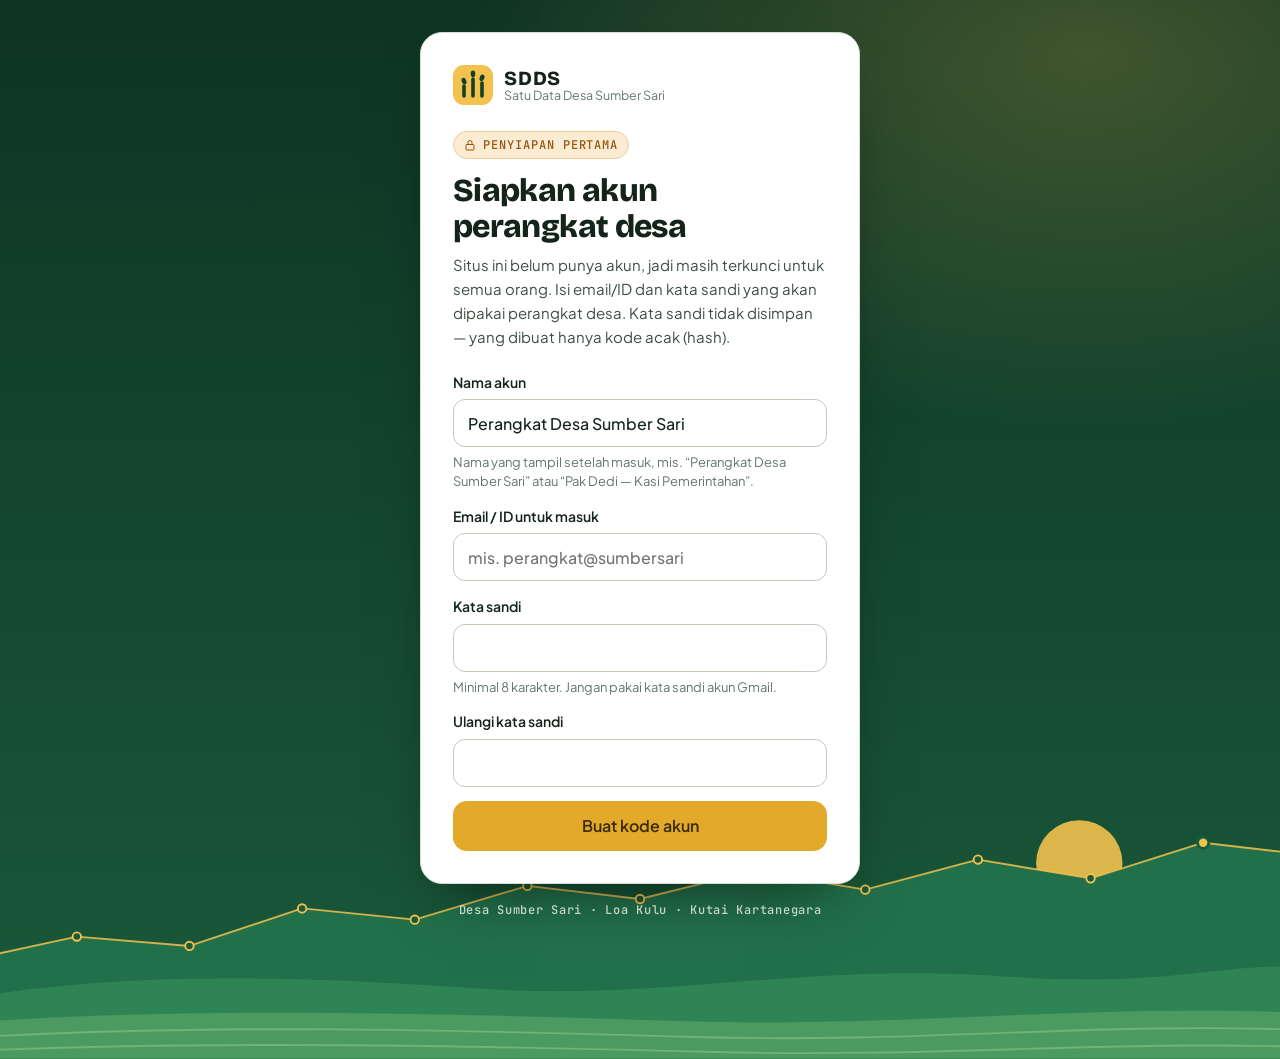
==== index.html @ bbf5fe7a "Add files via upload" ====
<!doctype html>
<html lang="id">
<head>
<meta charset="utf-8">
<meta name="viewport" content="width=device-width, initial-scale=1, viewport-fit=cover">
<title>Satu Data Desa Sumber Sari</title>
<meta name="description" content="SDDS — portal Satu Data Desa Sumber Sari, Kec. Loa Kulu, Kutai Kartanegara. Semua tautan data desa (DTSEN, RDDK, UMKM, Posyandu, profil desa) di satu tempat.">
<meta name="theme-color" content="#123F2A">
<meta property="og:title" content="SDDS · Satu Data Desa Sumber Sari">
<meta property="og:description" content="Semua data Desa Sumber Sari di satu tempat, terhubung langsung ke Google Drive.">
<link rel="icon" href="assets/img/favicon.svg" type="image/svg+xml">
<link rel="preconnect" href="https://fonts.googleapis.com">
<link rel="preconnect" href="https://fonts.gstatic.com" crossorigin>
<link rel="stylesheet" href="https://fonts.googleapis.com/css2?family=Bricolage+Grotesque:opsz,wght@12..96,600;12..96,800&family=JetBrains+Mono:wght@400;500&family=Plus+Jakarta+Sans:wght@400;500;600;700&display=swap">
<link rel="stylesheet" href="assets/css/style.css">
</head>
<body>
<!-- ============ GERBANG MASUK ============ -->
<div class="gate" id="gate">
  <div class="gate-card">
    <div class="gate-brand">
      <svg class="brand-mark" viewBox="0 0 40 40" aria-hidden="true">
        <rect width="40" height="40" rx="11" fill="#F2C14E"/>
        <path d="M11 31V21M20 31V14M29 31V18" stroke="#123F2A" stroke-width="3.6" stroke-linecap="round"/>
        <ellipse cx="11" cy="16.2" rx="2.3" ry="3.4" fill="#123F2A" transform="rotate(-22 11 16.2)"/>
        <ellipse cx="20" cy="8.8" rx="2.3" ry="3.4" fill="#123F2A"/>
        <ellipse cx="29" cy="12.8" rx="2.3" ry="3.4" fill="#123F2A" transform="rotate(22 29 12.8)"/>
      </svg>
      <span><strong>SDDS</strong><small>Satu Data Desa Sumber Sari</small></span>
    </div>

    <div id="gate-login">
      <p class="gate-kicker"><svg class="ico" viewBox="0 0 24 24" fill="none" stroke="currentColor" stroke-width="2" stroke-linecap="round" stroke-linejoin="round" aria-hidden="true"><rect width="16" height="11" x="4" y="11" rx="2"/><path d="M8 11V7a4 4 0 0 1 8 0v4"/></svg>Data internal desa</p>
      <h1>Masuk untuk membuka data</h1>
      <p class="gate-sub">Katalog ini khusus perangkat Desa Sumber Sari dan agen statistik Desa Cantik.</p>
      <form id="gate-form" novalidate>
        <div class="gf">
          <label for="g-id">Email / ID perangkat</label>
          <input id="g-id" type="text" autocomplete="username" autocapitalize="none" spellcheck="false" inputmode="email">
        </div>
        <div class="gf">
          <label for="g-pw">Kata sandi</label>
          <div class="gf-pw">
            <input id="g-pw" type="password" autocomplete="current-password">
            <button type="button" id="g-eye" class="gf-eye" aria-label="Tampilkan kata sandi" aria-pressed="false">
              <svg class="ico eye-on" viewBox="0 0 24 24" fill="none" stroke="currentColor" stroke-width="2" stroke-linecap="round" stroke-linejoin="round" aria-hidden="true"><path d="M2 12s3.6-7 10-7 10 7 10 7-3.6 7-10 7S2 12 2 12Z"/><circle cx="12" cy="12" r="3"/></svg>
              <svg class="ico eye-off" viewBox="0 0 24 24" fill="none" stroke="currentColor" stroke-width="2" stroke-linecap="round" stroke-linejoin="round" aria-hidden="true"><path d="M9.9 4.2A10 10 0 0 1 12 4c6.4 0 10 8 10 8a17 17 0 0 1-2.2 3.2"/><path d="M6.6 6.6C3.8 8.4 2 12 2 12s3.6 8 10 8c1.9 0 3.6-.6 5-1.5"/><path d="M9.9 9.9a3 3 0 0 0 4.2 4.2"/><path d="m2 2 20 20"/></svg>
            </button>
          </div>
        </div>
        <label class="gf-check" for="g-ingat"><input type="checkbox" id="g-ingat"> Tetap masuk di perangkat ini (30 hari)</label>
        <p class="gate-err" id="g-err" role="alert" hidden></p>
        <button class="btn gold gate-btn" type="submit" id="g-btn">Masuk</button>
      </form>
      <p class="gate-help">Lupa kata sandi atau belum punya akun? <a id="g-help" href="#">Hubungi admin desa</a>.</p>
    </div>

    <div id="gate-setup" hidden>
      <p class="gate-kicker"><svg class="ico" viewBox="0 0 24 24" fill="none" stroke="currentColor" stroke-width="2" stroke-linecap="round" stroke-linejoin="round" aria-hidden="true"><rect width="16" height="11" x="4" y="11" rx="2"/><path d="M8 11V7a4 4 0 0 1 8 0v4"/></svg>Penyiapan pertama</p>
      <h1>Siapkan akun perangkat desa</h1>
      <p class="gate-sub">Situs ini belum punya akun, jadi masih terkunci untuk semua orang. Isi email/ID dan kata sandi yang akan dipakai perangkat desa. Kata sandi tidak disimpan — yang dibuat hanya kode acak (hash).</p>
      <div id="gate-gen"></div>
    </div>
  </div>
  <p class="gate-foot">Desa Sumber Sari · Loa Kulu · Kutai Kartanegara</p>
    <svg class="land" viewBox="0 0 1440 300" preserveAspectRatio="xMidYMax slice" aria-hidden="true">
      <circle class="sun" cx="1188" cy="92" r="46"/>
      <path class="hill-far" d="M0 196 L120 170 L240 180 L360 140 L480 152 L600 116 L720 130 L840 100 L960 120 L1080 88 L1200 108 L1320 70 L1440 84 V300 H0 Z"/>
      <polyline class="ridge" points="0,196 120,170 240,180 360,140 480,152 600,116 720,130 840,100 960,120 1080,88 1200,108 1320,70 1440,84"/>
      <g class="ridge-dots">
        <circle cx="120" cy="170" r="4.5"/><circle cx="240" cy="180" r="4.5"/><circle cx="360" cy="140" r="4.5"/>
        <circle cx="480" cy="152" r="4.5"/><circle cx="600" cy="116" r="4.5"/><circle cx="720" cy="130" r="4.5"/>
        <circle cx="840" cy="100" r="4.5"/><circle cx="960" cy="120" r="4.5"/><circle cx="1080" cy="88" r="4.5"/>
        <circle cx="1200" cy="108" r="4.5"/>
      </g>
      <circle class="ridge-now" cx="1320" cy="70" r="6"/>
      <path class="hill-mid" d="M0 236 C200 204 380 214 560 226 S900 198 1100 212 S1340 194 1440 204 V300 H0 Z"/>
      <path class="hill-near" d="M0 262 C240 244 520 252 760 260 S1200 240 1440 252 V300 H0 Z"/>
      <path class="terrace" d="M0 278 C260 262 540 270 780 277 S1210 260 1440 270"/>
      <path class="terrace" d="M0 292 C280 280 560 287 800 293 S1220 280 1440 288"/>
    </svg>
</div>

<div id="app" hidden>
<a class="skip" href="#konten">Lewati ke konten</a>

<header class="nav">
  <div class="wrap nav-row">
    <a class="brand" href="#/" aria-label="SDDS — kembali ke beranda">
      <svg class="brand-mark" viewBox="0 0 40 40" aria-hidden="true">
        <rect width="40" height="40" rx="11" fill="#F2C14E"/>
        <path d="M11 31V21M20 31V14M29 31V18" stroke="#123F2A" stroke-width="3.6" stroke-linecap="round"/>
        <ellipse cx="11" cy="16.2" rx="2.3" ry="3.4" fill="#123F2A" transform="rotate(-22 11 16.2)"/>
        <ellipse cx="20" cy="8.8" rx="2.3" ry="3.4" fill="#123F2A"/>
        <ellipse cx="29" cy="12.8" rx="2.3" ry="3.4" fill="#123F2A" transform="rotate(22 29 12.8)"/>
      </svg>
      <span class="brand-text"><strong>SDDS</strong><small>Satu Data Desa Sumber Sari</small></span>
    </a>
    <nav class="nav-links" id="nav-links" aria-label="Navigasi utama">
      <a href="#kategori">Kategori</a>
      <a href="#alur">Alur Data</a>
      <a href="#katalog">Katalog</a>
      <a href="#publikasi">Publikasi</a>
      <a href="#panduan">Panduan</a>
    </nav>
    <div class="nav-actions">
      <button class="icon-btn" id="theme-toggle" type="button" aria-label="Ganti tema terang/gelap"></button>
      <button class="icon-btn" id="logout" type="button" aria-label="Keluar" title="Keluar" hidden></button>
      <button class="icon-btn nav-burger" id="nav-burger" type="button" aria-expanded="false" aria-controls="nav-links" aria-label="Buka menu"></button>
    </div>
  </div>
</header>

<main id="konten">
  <div id="view-home">

    <!-- ============ HERO ============ -->
    <section class="hero" aria-labelledby="hero-title">
      <div class="wrap hero-inner">
        <p class="eyebrow"><span class="pulse" aria-hidden="true"></span><span id="program-label">Desa Cantik · Desa Cinta Statistik 2026</span></p>
        <h1 id="hero-title">Satu Data<br><em>Desa Sumber Sari</em></h1>
        <p class="lead">DTSEN, RDDK, UMKM, laporan Posyandu hingga profil desa — semua tautan data desa dicatat di satu tempat dan langsung terhubung ke Google Drive. Tidak lagi tercecer di grup chat.</p>

        <div class="search" role="search">
          <label for="q-hero" class="sr-only">Cari data desa</label>
          <span class="search-ico" data-icon="search" aria-hidden="true"></span>
          <input id="q-hero" type="search" placeholder="Cari data: DTSEN, Posyandu, RT 5…" autocomplete="off" aria-controls="suggest" aria-expanded="false">
          <kbd aria-hidden="true">/</kbd>
          <div class="suggest" id="suggest" role="listbox" aria-label="Hasil pencarian cepat" hidden></div>
        </div>
        <div class="quick" id="quick" aria-label="Kategori populer"></div>
      </div>

      <svg class="land" viewBox="0 0 1440 300" preserveAspectRatio="xMidYMax slice" aria-hidden="true">
        <circle class="sun" cx="1188" cy="92" r="46"/>
        <path class="hill-far" d="M0 196 L120 170 L240 180 L360 140 L480 152 L600 116 L720 130 L840 100 L960 120 L1080 88 L1200 108 L1320 70 L1440 84 V300 H0 Z"/>
        <polyline class="ridge" points="0,196 120,170 240,180 360,140 480,152 600,116 720,130 840,100 960,120 1080,88 1200,108 1320,70 1440,84"/>
        <g class="ridge-dots">
          <circle cx="120" cy="170" r="4.5"/><circle cx="240" cy="180" r="4.5"/><circle cx="360" cy="140" r="4.5"/>
          <circle cx="480" cy="152" r="4.5"/><circle cx="600" cy="116" r="4.5"/><circle cx="720" cy="130" r="4.5"/>
          <circle cx="840" cy="100" r="4.5"/><circle cx="960" cy="120" r="4.5"/><circle cx="1080" cy="88" r="4.5"/>
          <circle cx="1200" cy="108" r="4.5"/>
        </g>
        <circle class="ridge-now" cx="1320" cy="70" r="6"/>
        <path class="hill-mid" d="M0 236 C200 204 380 214 560 226 S900 198 1100 212 S1340 194 1440 204 V300 H0 Z"/>
        <path class="hill-near" d="M0 262 C240 244 520 252 760 260 S1200 240 1440 252 V300 H0 Z"/>
        <path class="terrace" d="M0 278 C260 262 540 270 780 277 S1210 260 1440 270"/>
        <path class="terrace" d="M0 292 C280 280 560 287 800 293 S1220 280 1440 288"/>
      </svg>
    </section>

    <!-- ============ STATISTIK ============ -->
    <section class="wrap stats-wrap" aria-label="Sekilas Desa Sumber Sari">
      <div class="stats" id="stats"></div>
      <p class="stats-src" id="stats-src"></p>
    </section>

    <!-- ============ KATEGORI ============ -->
    <section class="section wrap" id="kategori" aria-labelledby="kategori-title">
      <div class="sec-head">
        <div>
          <p class="kicker">Kategori data</p>
          <h2 id="kategori-title">Pilih jenis data yang dicari</h2>
        </div>
        <p class="sec-note">Tiga pendataan utama desa ditaruh paling depan. Setiap kategori berisi tautan folder dan berkas di Google Drive.</p>
      </div>
      <div class="cat-feature" id="cat-feature"></div>
      <div class="cat-grid" id="cat-grid"></div>
    </section>

    <!-- ============ ALUR ============ -->
    <section class="section band" id="alur" aria-labelledby="alur-title">
      <div class="wrap">
        <div class="sec-head">
          <div>
            <p class="kicker">Alur satu data</p>
            <h2 id="alur-title">Dari identifikasi sampai pemutakhiran</h2>
          </div>
          <p class="sec-note">Urutan kerja data desa mengikuti butir Lembar Kerja Evaluasi (LKE) Desa Cantik. Setiap tahap terhubung ke folder bukti dukungnya.</p>
        </div>
        <ol class="flow" id="flow"></ol>
        <div class="flow-support" id="flow-support"></div>
      </div>
    </section>

    <!-- ============ KATALOG ============ -->
    <section class="section wrap" id="katalog" aria-labelledby="katalog-title">
      <div class="sec-head">
        <div>
          <p class="kicker">Katalog lengkap</p>
          <h2 id="katalog-title">Semua tautan data</h2>
        </div>
        <p class="sec-note" id="katalog-note"></p>
      </div>

      <div class="toolbar">
        <div class="field grow">
          <label for="q-cat" class="sr-only">Cari di katalog</label>
          <span class="field-ico" data-icon="search" aria-hidden="true"></span>
          <input id="q-cat" type="search" placeholder="Cari judul, lokasi, atau keterangan" autocomplete="off">
        </div>
        <div class="field">
          <label for="f-kat" class="sr-only">Saring kategori</label>
          <select id="f-kat"></select>
        </div>
        <div class="field">
          <label for="f-sort" class="sr-only">Urutkan</label>
          <select id="f-sort">
            <option value="baru">Terbaru diperbarui</option>
            <option value="lama">Terlama</option>
            <option value="az">Judul A–Z</option>
          </select>
        </div>
      </div>
      <div class="chips" id="f-jenis" role="group" aria-label="Saring jenis berkas"></div>

      <ul class="list" id="list"></ul>
      <div class="list-more"><button class="btn ghost" id="more" type="button" hidden></button></div>
    </section>

    <!-- ============ PUBLIKASI ============ -->
    <section class="section wrap" id="publikasi" aria-labelledby="pub-title">
      <div class="sec-head">
        <div>
          <p class="kicker">Rak publikasi</p>
          <h2 id="pub-title">Publikasi Desa Sumber Sari</h2>
        </div>
        <p class="sec-note">Terbitan resmi hasil kegiatan Desa Cantik 2026 yang siap dibaca dan dibagikan.</p>
      </div>
      <div class="shelf" id="shelf"></div>
    </section>

    <!-- ============ PANDUAN ============ -->
    <section class="section wrap" id="panduan" aria-labelledby="panduan-title">
      <div class="sec-head">
        <div>
          <p class="kicker">Panduan pengelola</p>
          <h2 id="panduan-title">Agar data tidak hilang lagi</h2>
        </div>
      </div>
      <div class="guide">
        <ol class="steps">
          <li>
            <h3>Simpan berkas di folder yang benar</h3>
            <p>Unggah ke folder Google Drive sesuai kategorinya, misalnya <code>4. Pengumpulan Data / DTSEN</code>. Hindari menyimpan data penting hanya di chat atau folder pribadi.</p>
          </li>
          <li>
            <h3>Salin tautan berbagi</h3>
            <p>Di Drive: klik kanan berkas → <b>Bagikan</b> → <b>Salin link</b>. Untuk data pribadi warga, pilih <b>Dibatasi</b> agar hanya orang yang diberi izin yang bisa membuka.</p>
          </li>
          <li>
            <h3>Catat di SDDS</h3>
            <p>Buka repositori GitHub, edit <code>data/katalog.js</code>, salin satu blok data, ganti judul, tautan, dan tanggal, lalu <b>Commit</b>. Situs ikut berubah dalam ±1 menit.</p>
          </li>
        </ol>
        <aside class="help">
          <span class="help-ico" data-icon="lock" aria-hidden="true"></span>
          <h3>Butuh berkas berlabel “Terbatas”?</h3>
          <p>Berkas seperti DTSEN desil, RDDK, dan data per RT memuat data pribadi warga. SDDS hanya menyimpan tautannya — izin buka tetap diatur di Google Drive.</p>
          <div class="help-actions">
            <a class="btn" id="mail-akses" href="#">Minta akses data</a>
            <a class="btn ghost" id="mail-lapor" href="#">Laporkan tautan rusak</a>
          </div>
        </aside>
      </div>
    </section>
  </div>

  <div id="view-kategori" hidden></div>
</main>

<footer class="footer">
  <div class="wrap footer-grid">
    <div class="footer-brand">
      <p class="footer-name"><strong>SDDS</strong> · Satu Data Desa Sumber Sari</p>
      <p id="footer-alamat">Desa Sumber Sari, Kecamatan Loa Kulu, Kabupaten Kutai Kartanegara, Kalimantan Timur</p>
      <p class="footer-slogan" id="footer-slogan">Data tertata, desa berdaya.</p>
    </div>
    <div class="footer-links">
      <p class="footer-h">Tautan</p>
      <a id="link-web" href="https://sumbersari.klandesa.com/" target="_blank" rel="noopener">Website Desa Sumber Sari</a>
      <a id="link-drive" href="#" target="_blank" rel="noopener">Folder induk Google Drive</a>
      <a href="#katalog">Katalog data</a>
    </div>
    <div class="footer-links">
      <p class="footer-h">Program</p>
      <p>Desa Cantik (Desa Cinta Statistik) bersama BPS Kabupaten Kutai Kartanegara.</p>
      <p class="footer-upd" id="footer-upd"></p>
    </div>
  </div>
  <div class="wrap footer-base">
    <p>© 2026 Pemerintah Desa Sumber Sari. Tautan mengarah ke Google Drive; hak akses mengikuti pengaturan berbagi masing-masing berkas.</p>
  </div>
</footer>

</div><!-- /#app -->

<div class="toast" id="toast" role="status" aria-live="polite" hidden></div>

<script src="data/katalog.js"></script>
<script src="assets/js/app.js"></script>
<script src="assets/js/akses.js"></script>
</body>
</html>
---- assets/css/style.css ----
/* =====================================================================
   SDDS — Satu Data Desa Sumber Sari
   Palet: hijau padi, kuning gabah, tanah; dasar putih kehijauan.
   ===================================================================== */

:root {
  --bg: #F3F6F1;
  --surface: #FFFFFF;
  --surface-2: #E8EFE4;
  --surface-3: #DDE7D8;
  --ink: #14241B;
  --ink-2: #3E4F45;
  --muted: #66766C;
  --line: #D5DFD1;
  --line-strong: #BFCDBA;

  --brand: #1F6B45;
  --brand-hover: #185a39;
  --brand-ink: #FFFFFF;
  --brand-soft: #DCEBDF;
  --gold: #E3A92B;
  --gold-soft: #FBEFD2;
  --gold-ink: #3A2A05;

  --warn: #93550F;
  --warn-bg: #FBEBD3;
  --warn-line: #F0CE98;

  --hero-1: #0E3423;
  --hero-2: #1A5A3B;
  --hero-ink: #F2F7F1;
  --hero-ink-2: #C3D8C8;
  --hill-far: #22704A;
  --hill-mid: #2F8456;
  --hill-near: #4B9A62;
  --terrace: #79B97B;
  --sun: #F2C14E;
  --ridge: #F2C14E;

  --shadow-sm: 0 1px 2px rgba(20, 45, 30, .06);
  --shadow: 0 1px 2px rgba(20, 45, 30, .05), 0 10px 28px -14px rgba(20, 45, 30, .28);
  --focus: #E3A92B;

  --f-display: "Bricolage Grotesque", "Plus Jakarta Sans", ui-sans-serif, system-ui, sans-serif;
  --f-body: "Plus Jakarta Sans", ui-sans-serif, system-ui, -apple-system, "Segoe UI", Roboto, sans-serif;
  --f-mono: "JetBrains Mono", ui-monospace, SFMono-Regular, Menlo, Consolas, monospace;

  --r-sm: 8px;
  --r: 14px;
  --r-lg: 22px;
  --gutter: clamp(16px, 4vw, 32px);
  color-scheme: light;
}

@media (prefers-color-scheme: dark) {
  :root:not([data-theme="light"]) {
    --bg: #0C1510;
    --surface: #131F18;
    --surface-2: #17271E;
    --surface-3: #1E3127;
    --ink: #E3ECE5;
    --ink-2: #B9C8BE;
    --muted: #8C9C91;
    --line: #243629;
    --line-strong: #325040;
    --brand: #4DB67F;
    --brand-hover: #63c790;
    --brand-ink: #062012;
    --brand-soft: #173A27;
    --gold: #F0BC4C;
    --gold-soft: #3A2D12;
    --gold-ink: #2A1E03;
    --warn: #F2BB6B;
    --warn-bg: #36270F;
    --warn-line: #5A4219;
    --hero-1: #07170F;
    --hero-2: #0F3222;
    --hero-ink: #EAF3EC;
    --hero-ink-2: #A9C2B0;
    --hill-far: #14432C;
    --hill-mid: #1A5237;
    --hill-near: #236444;
    --terrace: #3F8A5C;
    --sun: #E8B545;
    --ridge: #F0BC4C;
    --shadow-sm: 0 1px 2px rgba(0, 0, 0, .3);
    --shadow: 0 1px 2px rgba(0, 0, 0, .3), 0 12px 30px -14px rgba(0, 0, 0, .6);
    color-scheme: dark;
  }
}
:root[data-theme="dark"] {
  --bg: #0C1510;
  --surface: #131F18;
  --surface-2: #17271E;
  --surface-3: #1E3127;
  --ink: #E3ECE5;
  --ink-2: #B9C8BE;
  --muted: #8C9C91;
  --line: #243629;
  --line-strong: #325040;
  --brand: #4DB67F;
  --brand-hover: #63c790;
  --brand-ink: #062012;
  --brand-soft: #173A27;
  --gold: #F0BC4C;
  --gold-soft: #3A2D12;
  --gold-ink: #2A1E03;
  --warn: #F2BB6B;
  --warn-bg: #36270F;
  --warn-line: #5A4219;
  --hero-1: #07170F;
  --hero-2: #0F3222;
  --hero-ink: #EAF3EC;
  --hero-ink-2: #A9C2B0;
  --hill-far: #14432C;
  --hill-mid: #1A5237;
  --hill-near: #236444;
  --terrace: #3F8A5C;
  --sun: #E8B545;
  --ridge: #F0BC4C;
  --shadow-sm: 0 1px 2px rgba(0, 0, 0, .3);
  --shadow: 0 1px 2px rgba(0, 0, 0, .3), 0 12px 30px -14px rgba(0, 0, 0, .6);
  color-scheme: dark;
}

/* ---------- dasar ---------- */
*, *::before, *::after { box-sizing: border-box; }
html { scroll-behavior: smooth; scroll-padding-top: 84px; -webkit-text-size-adjust: 100%; }
body {
  margin: 0;
  background: var(--bg);
  color: var(--ink);
  font-family: var(--f-body);
  font-size: 16px;
  line-height: 1.6;
  -webkit-font-smoothing: antialiased;
}
img, svg { max-width: 100%; }
a { color: inherit; }
h1, h2, h3 { font-family: var(--f-display); line-height: 1.12; margin: 0; text-wrap: balance; letter-spacing: -0.01em; }
p { margin: 0; }
code { font-family: var(--f-mono); font-size: .86em; background: var(--surface-2); border: 1px solid var(--line); padding: .05em .4em; border-radius: 6px; word-break: break-word; }
[hidden] { display: none !important; }
:focus-visible { outline: 3px solid var(--focus); outline-offset: 2px; border-radius: 6px; }
.sr-only { position: absolute; width: 1px; height: 1px; padding: 0; margin: -1px; overflow: hidden; clip: rect(0 0 0 0); white-space: nowrap; border: 0; }
.skip { position: absolute; left: 12px; top: -60px; z-index: 100; background: var(--gold); color: var(--gold-ink); padding: 10px 14px; border-radius: 10px; font-weight: 700; text-decoration: none; }
.skip:focus { top: 12px; }
.wrap { width: 100%; max-width: 1200px; margin-inline: auto; padding-inline: var(--gutter); }
.ico { width: 1em; height: 1em; display: inline-block; vertical-align: -0.14em; flex: none; }

/* ---------- tombol ---------- */
.btn {
  display: inline-flex; align-items: center; justify-content: center; gap: .5em;
  min-height: 42px; padding: 0 18px; border-radius: 999px;
  background: var(--brand); color: var(--brand-ink); border: 1px solid transparent;
  font: 600 15px/1 var(--f-body); text-decoration: none; cursor: pointer;
  transition: background .15s ease, transform .15s ease, border-color .15s ease;
}
.btn:hover { background: var(--brand-hover); }
.btn:active { transform: translateY(1px); }
.btn.ghost { background: transparent; color: var(--ink); border-color: var(--line-strong); }
.btn.ghost:hover { background: var(--surface-2); }
.btn.gold { background: var(--gold); color: var(--gold-ink); }
.btn.gold:hover { filter: brightness(1.05); }
.btn.sm { min-height: 34px; padding: 0 12px; font-size: 13.5px; }

.icon-btn {
  width: 40px; height: 40px; display: inline-grid; place-items: center;
  border-radius: 12px; border: 1px solid rgba(255, 255, 255, .18);
  background: rgba(255, 255, 255, .06); color: var(--hero-ink); cursor: pointer; font-size: 19px;
}
.icon-btn:hover { background: rgba(255, 255, 255, .14); }

/* ---------- navigasi ---------- */
.nav {
  position: sticky; top: env(safe-area-inset-top, 0px); z-index: 40;
  background: color-mix(in srgb, var(--hero-1) 92%, transparent);
  backdrop-filter: saturate(1.4) blur(10px);
  -webkit-backdrop-filter: saturate(1.4) blur(10px);
  border-bottom: 1px solid rgba(255, 255, 255, .08);
  color: var(--hero-ink);
}
.nav-row { display: flex; align-items: center; gap: 16px; min-height: 66px; }
.brand { display: flex; align-items: center; gap: 11px; text-decoration: none; margin-right: auto; min-width: 0; }
.brand-mark { width: 38px; height: 38px; flex: none; }
.brand-text { display: flex; flex-direction: column; line-height: 1.1; min-width: 0; }
.brand-text strong { font-family: var(--f-display); font-weight: 800; font-size: 20px; letter-spacing: .04em; }
.brand-text small { font-size: 12px; color: var(--hero-ink-2); white-space: nowrap; overflow: hidden; text-overflow: ellipsis; }
.nav-links { display: flex; gap: 4px; }
.nav-links a {
  text-decoration: none; font-weight: 600; font-size: 14.5px; color: var(--hero-ink-2);
  padding: 8px 12px; border-radius: 999px; transition: color .15s, background .15s;
}
.nav-links a:hover, .nav-links a.aktif { color: var(--hero-ink); background: rgba(255, 255, 255, .1); }
.nav-actions { display: flex; gap: 8px; }
.nav-burger { display: none; }

@media (max-width: 880px) {
  .nav-burger { display: inline-grid; }
  .nav-links {
    position: absolute; left: 0; right: 0; top: 100%;
    flex-direction: column; gap: 2px; padding: 10px var(--gutter) 16px;
    background: var(--hero-1); border-bottom: 1px solid rgba(255, 255, 255, .1);
    display: none;
  }
  .nav-links.buka { display: flex; }
  .nav-links a { padding: 12px 14px; border-radius: 12px; font-size: 16px; }
}

/* ---------- hero ---------- */
.hero {
  position: relative; overflow-x: clip;
  background:
    radial-gradient(120% 90% at 85% 10%, color-mix(in srgb, var(--sun) 22%, transparent) 0%, transparent 45%),
    linear-gradient(180deg, var(--hero-1) 0%, var(--hero-2) 100%);
  color: var(--hero-ink);
  padding-block: clamp(40px, 7vw, 84px) clamp(150px, 20vw, 230px);
}
.hero-inner { position: relative; z-index: 4; }
.eyebrow {
  display: inline-flex; align-items: center; gap: 10px;
  font: 500 12.5px/1.2 var(--f-mono); letter-spacing: .08em; text-transform: uppercase;
  color: var(--hero-ink-2);
  padding: 7px 12px 7px 10px; border-radius: 999px; border: 1px solid rgba(255, 255, 255, .16);
  background: rgba(255, 255, 255, .05);
}
.pulse { width: 8px; height: 8px; border-radius: 50%; background: var(--gold); box-shadow: 0 0 0 0 color-mix(in srgb, var(--gold) 60%, transparent); animation: pulse 2.4s ease-out infinite; }
@keyframes pulse { 0% { box-shadow: 0 0 0 0 color-mix(in srgb, var(--gold) 55%, transparent); } 80%, 100% { box-shadow: 0 0 0 10px transparent; } }

.hero h1 {
  margin-top: 22px;
  font-weight: 800;
  font-size: clamp(40px, 7.4vw, 86px);
  line-height: .98;
  letter-spacing: -0.03em;
  font-variation-settings: "opsz" 96;
}
.hero h1 em { font-style: normal; color: var(--gold); }
.lead { margin-top: 20px; max-width: 60ch; font-size: clamp(16px, 1.6vw, 18.5px); color: var(--hero-ink-2); }

.search {
  position: relative; margin-top: 30px; max-width: 640px;
  display: flex; align-items: center;
  background: var(--surface); color: var(--ink);
  border-radius: 18px; box-shadow: 0 18px 40px -18px rgba(0, 0, 0, .55);
  border: 1px solid var(--line);
}
.search-ico { position: absolute; left: 18px; color: var(--muted); font-size: 20px; display: grid; }
.search input {
  flex: 1; min-width: 0; height: 60px; border: 0; background: transparent; color: var(--ink);
  padding: 0 52px 0 52px; font: 500 16.5px var(--f-body); border-radius: 18px;
}
.search input::placeholder { color: var(--muted); }
input[type="search"]::-webkit-search-cancel-button { -webkit-appearance: none; appearance: none; }
.search input:focus { outline: none; }
.search:focus-within { outline: 3px solid var(--focus); outline-offset: 2px; }
.search kbd {
  position: absolute; right: 16px; font: 500 12px var(--f-mono); color: var(--muted);
  border: 1px solid var(--line-strong); border-bottom-width: 2px; border-radius: 6px; padding: 2px 7px;
}
.search input:not(:placeholder-shown) ~ kbd { display: none; }
.suggest {
  position: absolute; left: 0; right: 0; top: calc(100% + 8px); z-index: 20;
  background: var(--surface); border: 1px solid var(--line); border-radius: 16px;
  box-shadow: var(--shadow); padding: 6px; max-height: min(420px, 60vh); overflow: auto;
}
.sg-item {
  display: flex; align-items: center; gap: 12px; padding: 10px 12px; border-radius: 10px;
  text-decoration: none; color: var(--ink);
}
.sg-item:hover, .sg-item.aktif { background: var(--surface-2); }
.sg-item .t { font-weight: 600; font-size: 15px; line-height: 1.3; }
.sg-item .s { font-size: 12.5px; color: var(--muted); }
.sg-item .go { margin-left: auto; color: var(--muted); font-size: 16px; }
.sg-all { border-top: 1px solid var(--line); margin-top: 6px; padding-top: 10px; color: var(--brand); font-weight: 600; font-size: 14px; }
.sg-empty { padding: 14px 12px; color: var(--muted); font-size: 14.5px; }

.quick { display: flex; flex-wrap: wrap; align-items: center; gap: 8px; margin-top: 18px; }
.quick-label { font: 500 12px var(--f-mono); letter-spacing: .06em; text-transform: uppercase; color: var(--hero-ink-2); margin-right: 4px; }
.quick a {
  display: inline-flex; align-items: center; gap: 7px; text-decoration: none;
  padding: 7px 13px; border-radius: 999px; font-weight: 600; font-size: 14px;
  color: var(--hero-ink); background: rgba(255, 255, 255, .08); border: 1px solid rgba(255, 255, 255, .16);
  transition: background .15s, border-color .15s;
}
.quick a:hover { background: rgba(255, 255, 255, .16); border-color: rgba(255, 255, 255, .3); }
.quick a .ico { color: var(--gold); }

.land { position: absolute; left: 0; right: 0; bottom: 0; width: 100%; height: clamp(170px, 22vw, 300px); z-index: 1; display: block; }
.land .sun { fill: var(--sun); opacity: .9; }
.land .hill-far { fill: var(--hill-far); }
.land .hill-mid { fill: var(--hill-mid); }
.land .hill-near { fill: var(--hill-near); }
.land .terrace { fill: none; stroke: var(--terrace); stroke-width: 2; opacity: .8; }
.land .ridge { fill: none; stroke: var(--ridge); stroke-width: 2; stroke-linejoin: round; opacity: .85; }
.land .ridge-dots circle { fill: var(--hero-2); stroke: var(--ridge); stroke-width: 2; }
.land .ridge-now { fill: var(--ridge); stroke: var(--hero-2); stroke-width: 3; transform-origin: 1320px 70px; animation: now 2.6s ease-in-out infinite; }
@keyframes now { 50% { transform: scale(1.35); } }

/* ---------- statistik ---------- */
.stats-wrap { position: relative; z-index: 3; margin-top: -58px; }
.stats {
  display: grid; grid-template-columns: repeat(6, minmax(0, 1fr));
  background: var(--surface); border: 1px solid var(--line); border-radius: var(--r-lg);
  box-shadow: var(--shadow); overflow: hidden;
}
.stat { padding: 20px 20px 18px; border-right: 1px solid var(--line); min-width: 0; }
.stat:last-child { border-right: 0; }
.stat-label { font: 500 11.5px/1.3 var(--f-mono); letter-spacing: .07em; text-transform: uppercase; color: var(--muted); }
.stat-val { margin-top: 8px; display: flex; align-items: baseline; gap: 6px; flex-wrap: wrap; }
.stat-val b { font-family: var(--f-display); font-weight: 800; font-size: clamp(28px, 3vw, 36px); line-height: 1; letter-spacing: -0.02em; font-variant-numeric: tabular-nums; }
.stat-val span { font-weight: 600; color: var(--ink-2); font-size: 14px; }
.stat-ket { margin-top: 6px; font-size: 13px; color: var(--muted); line-height: 1.4; }
.stat.own { background: var(--brand-soft); }
.stat.own b { color: var(--brand); }
.stats-src { margin-top: 10px; font-size: 12.5px; color: var(--muted); }

@media (max-width: 1080px) {
  .stats { grid-template-columns: repeat(3, minmax(0, 1fr)); }
  .stat { border-bottom: 1px solid var(--line); }
  .stat:nth-child(3n) { border-right: 0; }
  .stat:nth-last-child(-n+3) { border-bottom: 0; }
}
@media (max-width: 620px) {
  .stats { grid-template-columns: repeat(2, minmax(0, 1fr)); }
  .stat { border-right: 1px solid var(--line); border-bottom: 1px solid var(--line); padding: 16px; }
  .stat:nth-child(3n) { border-right: 1px solid var(--line); }
  .stat:nth-child(2n) { border-right: 0; }
  .stat:nth-last-child(-n+3) { border-bottom: 1px solid var(--line); }
  .stat:nth-last-child(-n+2) { border-bottom: 0; }
}

/* ---------- section ---------- */
.section { padding-block: clamp(56px, 8vw, 96px) 0; }
.section.band { margin-top: clamp(56px, 8vw, 96px); padding-block: clamp(48px, 7vw, 80px); background: var(--surface-2); border-block: 1px solid var(--line); }
.section.band + .section { padding-top: clamp(56px, 8vw, 96px); }
.sec-head { display: flex; flex-wrap: wrap; align-items: flex-end; justify-content: space-between; gap: 12px 40px; margin-bottom: 28px; }
.kicker { font: 500 12.5px var(--f-mono); letter-spacing: .09em; text-transform: uppercase; color: var(--brand); margin-bottom: 10px; }
.sec-head h2 { font-size: clamp(28px, 3.6vw, 42px); font-weight: 800; }
.sec-note { max-width: 46ch; color: var(--ink-2); font-size: 15px; }

/* ---------- kategori ---------- */
.cat-feature { display: grid; grid-template-columns: repeat(3, minmax(0, 1fr)); gap: 16px; }
.feat {
  --c: var(--brand);
  position: relative; display: flex; flex-direction: column;
  background: var(--surface); border: 1px solid var(--line); border-radius: var(--r-lg);
  padding: 22px; box-shadow: var(--shadow-sm); min-width: 0;
  transition: border-color .15s, box-shadow .15s, transform .15s;
}
.feat:hover { border-color: color-mix(in srgb, var(--c) 45%, var(--line)); box-shadow: var(--shadow); }
.feat-top { display: flex; align-items: flex-start; gap: 14px; }
.chip-ico {
  width: 48px; height: 48px; border-radius: 14px; flex: none;
  display: grid; place-items: center; font-size: 23px;
  color: var(--c); background: color-mix(in srgb, var(--c) 14%, transparent);
}
.feat h3 { font-size: 30px; font-weight: 800; letter-spacing: -0.01em; }
.feat h3 a { text-decoration: none; }
.feat h3 a::after { content: ""; position: absolute; inset: 0; border-radius: inherit; }
.feat .full { font-size: 13.5px; color: var(--muted); line-height: 1.35; margin-top: 3px; }
.feat .desc { margin-top: 14px; color: var(--ink-2); font-size: 14.5px; }
.feat-files { list-style: none; margin: 16px 0 0; padding: 14px 0 0; border-top: 1px dashed var(--line-strong); display: grid; gap: 8px; }
.feat-files li { display: flex; align-items: center; gap: 9px; font-size: 14px; color: var(--ink-2); min-width: 0; }
.feat-files li span.n { overflow: hidden; text-overflow: ellipsis; white-space: nowrap; min-width: 0; }
.feat-files .ico { color: var(--muted); }
.feat-foot { margin-top: auto; padding-top: 18px; display: flex; align-items: center; justify-content: space-between; gap: 10px; }
.count { font: 500 12.5px var(--f-mono); color: var(--muted); letter-spacing: .03em; }
.feat-go { display: inline-flex; align-items: center; gap: 6px; font-weight: 700; font-size: 14.5px; color: var(--c); }
.feat-go .ico { transition: transform .15s; }
.feat:hover .feat-go .ico { transform: translateX(3px); }
.feat .lock-note { position: relative; z-index: 1; }

.cat-grid { margin-top: 16px; display: grid; grid-template-columns: repeat(3, minmax(0, 1fr)); gap: 12px; }
.tile {
  --c: var(--brand);
  position: relative; display: flex; align-items: flex-start; gap: 14px;
  padding: 16px 18px; border-radius: var(--r); background: var(--surface);
  border: 1px solid var(--line); text-decoration: none; min-width: 0;
  transition: border-color .15s, background .15s;
}
.tile:hover { border-color: color-mix(in srgb, var(--c) 45%, var(--line)); background: color-mix(in srgb, var(--c) 4%, var(--surface)); }
.tile .chip-ico { width: 42px; height: 42px; font-size: 20px; border-radius: 12px; }
.tile-body { min-width: 0; flex: 1; }
.tile-title { display: flex; align-items: baseline; justify-content: space-between; gap: 10px; }
.tile h3 { font-size: 18px; font-weight: 700; font-family: var(--f-body); letter-spacing: 0; }
.tile p { margin-top: 3px; font-size: 13.5px; color: var(--muted); line-height: 1.45; display: -webkit-box; -webkit-line-clamp: 2; -webkit-box-orient: vertical; overflow: hidden; }

@media (max-width: 980px) {
  .cat-feature { grid-template-columns: 1fr; }
  .cat-grid { grid-template-columns: repeat(2, minmax(0, 1fr)); }
}
@media (max-width: 620px) {
  .cat-grid { grid-template-columns: 1fr; }
  .feat h3 { font-size: 26px; }
}

/* ---------- alur ---------- */
.flow { list-style: none; margin: 0; padding: 0; display: grid; grid-template-columns: repeat(5, minmax(0, 1fr)); gap: 14px; counter-reset: step; position: relative; }
.flow li { position: relative; counter-increment: step; }
.flow-card {
  display: flex; flex-direction: column; height: 100%;
  background: var(--surface); border: 1px solid var(--line); border-radius: var(--r);
  padding: 18px; text-decoration: none; transition: border-color .15s, transform .15s;
}
.flow-card:hover { border-color: var(--brand); transform: translateY(-2px); }
.flow-num {
  width: 34px; height: 34px; border-radius: 50%; display: grid; place-items: center;
  font: 700 15px var(--f-mono); background: var(--brand); color: var(--brand-ink);
}
.flow-num::before { content: counter(step); }
.flow li:not(:last-child)::after {
  content: ""; position: absolute; top: 35px; left: calc(100% - 4px); width: 22px; height: 2px;
  background: repeating-linear-gradient(90deg, var(--brand) 0 5px, transparent 5px 9px); z-index: 1;
}
.flow h3 { margin-top: 14px; font-size: 19px; font-weight: 700; font-family: var(--f-body); }
.flow .code { margin-top: 2px; font: 500 12px var(--f-mono); color: var(--muted); letter-spacing: .04em; }
.flow p { margin-top: 8px; font-size: 14px; color: var(--ink-2); line-height: 1.5; }
.flow .open { margin-top: auto; padding-top: 14px; font-size: 13.5px; font-weight: 700; color: var(--brand); display: inline-flex; gap: 6px; align-items: center; }
.flow-support { margin-top: 18px; display: flex; flex-wrap: wrap; align-items: center; gap: 8px; }
.flow-support .lbl { font-size: 14px; color: var(--muted); margin-right: 4px; }
.pill {
  display: inline-flex; align-items: center; gap: 8px; padding: 7px 13px; border-radius: 999px;
  background: var(--surface); border: 1px solid var(--line); text-decoration: none; font-size: 14px; font-weight: 600;
}
.pill:hover { border-color: var(--brand); }
.pill .k { font: 500 12px var(--f-mono); color: var(--muted); }

@media (max-width: 980px) {
  .flow { grid-template-columns: 1fr; gap: 10px; }
  .flow li:not(:last-child)::after { top: auto; bottom: -12px; left: 34px; width: 2px; height: 14px; background: repeating-linear-gradient(180deg, var(--brand) 0 4px, transparent 4px 7px); }
  .flow-card { display: grid; grid-template-columns: auto 1fr; column-gap: 14px; align-items: start; }
  .flow-num { grid-row: span 4; }
  .flow h3 { margin-top: 4px; }
  .flow .open { padding-top: 10px; }
}

/* ---------- toolbar & chips ---------- */
.toolbar { display: flex; flex-wrap: wrap; gap: 10px; }
.field { position: relative; display: flex; align-items: center; min-width: 0; }
.field.grow { flex: 1 1 280px; }
.field-ico { position: absolute; left: 14px; color: var(--muted); display: grid; font-size: 17px; pointer-events: none; }
.field input, .field select {
  width: 100%; height: 46px; border-radius: 12px; border: 1px solid var(--line-strong);
  background: var(--surface); color: var(--ink); font: 500 15px var(--f-body); padding: 0 14px;
}
.field input { padding-left: 42px; }
.field select { padding-right: 36px; appearance: none; -webkit-appearance: none; cursor: pointer;
  background-image: linear-gradient(45deg, transparent 50%, var(--muted) 50%), linear-gradient(135deg, var(--muted) 50%, transparent 50%);
  background-position: calc(100% - 19px) 20px, calc(100% - 14px) 20px; background-size: 5px 5px; background-repeat: no-repeat; }
.field input:focus, .field select:focus { outline: none; border-color: var(--brand); box-shadow: 0 0 0 3px color-mix(in srgb, var(--brand) 22%, transparent); }
@media (max-width: 620px) { .toolbar .field:not(.grow) { flex: 1 1 140px; } .eyebrow { letter-spacing: .04em; font-size: 11.5px; } .search input { height: 56px; font-size: 16px; } }

.chips { display: flex; flex-wrap: wrap; gap: 8px; margin-top: 12px; }
.chip {
  display: inline-flex; align-items: center; gap: 7px; height: 36px; padding: 0 13px; border-radius: 999px;
  border: 1px solid var(--line-strong); background: transparent; color: var(--ink-2);
  font: 600 14px var(--f-body); cursor: pointer; transition: background .15s, color .15s, border-color .15s;
}
.chip:hover { background: var(--surface-2); }
.chip[aria-pressed="true"] { background: var(--ink); color: var(--bg); border-color: var(--ink); }
.chip .n { font: 500 12px var(--f-mono); opacity: .7; }

/* ---------- daftar item ---------- */
.list { list-style: none; margin: 18px 0 0; padding: 0; border: 1px solid var(--line); border-radius: var(--r-lg); background: var(--surface); overflow: hidden; }
.item { display: grid; grid-template-columns: auto minmax(0, 1fr) auto; gap: 4px 16px; align-items: center; padding: 16px 18px; border-top: 1px solid var(--line); }
.item:first-child { border-top: 0; }
.item:hover { background: color-mix(in srgb, var(--surface-2) 55%, var(--surface)); }
.type {
  --c: var(--muted);
  width: 44px; height: 44px; border-radius: 12px; display: grid; place-items: center; font-size: 20px;
  color: var(--c); background: color-mix(in srgb, var(--c) 13%, transparent); position: relative;
}
.type small { position: absolute; bottom: -6px; left: 50%; transform: translateX(-50%); font: 600 9px/1 var(--f-mono); letter-spacing: .04em; padding: 2px 4px; border-radius: 4px; background: var(--surface); color: var(--c); border: 1px solid color-mix(in srgb, var(--c) 35%, transparent); white-space: nowrap; }
.type.folder { --c: #C99A1E; }
.type.pdf { --c: #D14B3E; }
.type.xlsx, .type.sheet { --c: #1F8A4C; }
.type.docx { --c: #2F6FD0; }
.type.gambar, .type.video { --c: #8A56C9; }
.item-main { min-width: 0; }
.item-title { display: flex; flex-wrap: wrap; align-items: center; gap: 6px 10px; }
.item-title a { font-weight: 700; font-size: 16px; line-height: 1.35; text-decoration: none; color: var(--ink); }
.item-title a:hover { text-decoration: underline; text-decoration-color: var(--brand); text-underline-offset: 3px; }
.badge { display: inline-flex; align-items: center; gap: 5px; font: 600 11.5px/1 var(--f-body); padding: 4px 8px; border-radius: 999px; white-space: nowrap; }
.badge.lock { color: var(--warn); background: var(--warn-bg); border: 1px solid var(--warn-line); }
.badge.main { color: var(--brand); background: var(--brand-soft); }
.item-path { margin-top: 3px; font: 400 12.5px/1.5 var(--f-mono); color: var(--muted); overflow-wrap: anywhere; }
.item-ket { margin-top: 4px; font-size: 14px; color: var(--ink-2); }
.item-meta { margin-top: 8px; display: flex; flex-wrap: wrap; align-items: center; gap: 6px 8px; }
.cat-tag { --c: var(--brand); display: inline-flex; align-items: center; gap: 6px; font-size: 12.5px; font-weight: 600; color: var(--ink-2); text-decoration: none; padding: 3px 9px 3px 7px; border-radius: 999px; background: var(--surface-2); }
.cat-tag::before { content: ""; width: 7px; height: 7px; border-radius: 50%; background: var(--c); }
.cat-tag:hover { background: var(--surface-3); }
.date { font: 400 12.5px var(--f-mono); color: var(--muted); display: inline-flex; align-items: center; gap: 5px; }
.item-act { display: flex; gap: 8px; align-items: center; }
.copy { width: 38px; height: 38px; border-radius: 10px; border: 1px solid var(--line-strong); background: transparent; color: var(--ink-2); display: grid; place-items: center; cursor: pointer; font-size: 16px; }
.copy:hover { background: var(--surface-2); color: var(--ink); }
.empty { padding: 36px 20px; text-align: center; color: var(--ink-2); }
.empty p + p { margin-top: 6px; color: var(--muted); font-size: 14px; }
.empty .btn { margin-top: 14px; }
.list-more { display: flex; justify-content: center; margin-top: 16px; }

@media (max-width: 700px) {
  .item { grid-template-columns: auto minmax(0, 1fr); padding: 14px; }
  .item-act { grid-column: 2; margin-top: 10px; }
  .type { width: 40px; height: 40px; font-size: 18px; }
}

/* ---------- rak publikasi ---------- */
.shelf { display: grid; grid-template-columns: repeat(5, minmax(0, 1fr)); gap: 18px; }
.book { text-decoration: none; display: flex; flex-direction: column; gap: 12px; min-width: 0; }
.cover {
  position: relative; aspect-ratio: 3 / 4; max-width: 100%; border-radius: 6px 14px 14px 6px; overflow: hidden;
  padding: 18px 16px 16px 22px; display: flex; flex-direction: column; justify-content: space-between;
  color: #fff; box-shadow: var(--shadow); transition: transform .2s ease;
  background: var(--cv, #1F6B45);
}
.cover::before { content: ""; position: absolute; left: 0; top: 0; bottom: 0; width: 8px; background: rgba(0, 0, 0, .22); }
.cover::after { content: ""; position: absolute; right: -30%; bottom: -18%; width: 90%; aspect-ratio: 1; border-radius: 50%; background: rgba(255, 255, 255, .1); }
.book:hover .cover { transform: translateY(-4px) rotate(-.6deg); }
.cover-top { font: 500 10.5px/1.3 var(--f-mono); letter-spacing: .1em; text-transform: uppercase; opacity: .85; position: relative; z-index: 1; }
.cover-title { font-family: var(--f-display); font-weight: 800; font-size: clamp(17px, 1.7vw, 21px); line-height: 1.1; position: relative; z-index: 1; text-wrap: balance; }
.cover-year { font: 600 13px var(--f-mono); position: relative; z-index: 1; display: flex; justify-content: space-between; align-items: center; }
.book-cap { font-size: 14px; color: var(--ink-2); display: flex; justify-content: space-between; gap: 8px; }
.book-cap b { color: var(--ink); font-weight: 600; }
@media (max-width: 980px) { .shelf { grid-template-columns: repeat(3, minmax(0, 1fr)); } }
@media (max-width: 560px) { .shelf { grid-template-columns: repeat(2, minmax(0, 1fr)); gap: 14px; } }

/* ---------- panduan ---------- */
.guide { display: grid; grid-template-columns: minmax(0, 1.5fr) minmax(0, 1fr); gap: 24px; align-items: start; }
.steps { list-style: none; margin: 0; padding: 0; counter-reset: s; display: grid; gap: 12px; }
.steps li { counter-increment: s; position: relative; padding: 18px 18px 18px 66px; background: var(--surface); border: 1px solid var(--line); border-radius: var(--r); }
.steps li::before {
  content: counter(s); position: absolute; left: 18px; top: 18px; width: 32px; height: 32px; border-radius: 10px;
  display: grid; place-items: center; font: 700 14px var(--f-mono); background: var(--gold-soft); color: var(--warn);
}
.steps h3 { font-size: 17.5px; font-family: var(--f-body); font-weight: 700; }
.steps p { margin-top: 6px; color: var(--ink-2); font-size: 14.5px; }
.help { background: var(--hero-1); color: var(--hero-ink); border-radius: var(--r-lg); padding: 24px; position: relative; overflow: hidden; }
.help::after { content: ""; position: absolute; right: -60px; top: -60px; width: 180px; height: 180px; border-radius: 50%; background: radial-gradient(circle, color-mix(in srgb, var(--gold) 30%, transparent), transparent 70%); }
.help-ico { width: 44px; height: 44px; border-radius: 12px; display: grid; place-items: center; background: rgba(255, 255, 255, .08); color: var(--gold); font-size: 21px; }
.help h3 { margin-top: 16px; font-size: 22px; font-weight: 800; }
.help p { margin-top: 8px; color: var(--hero-ink-2); font-size: 14.5px; }
.help-actions { margin-top: 18px; display: flex; flex-wrap: wrap; gap: 8px; position: relative; z-index: 1; }
.help .btn { background: var(--gold); color: var(--gold-ink); }
.help .btn.ghost { background: transparent; color: var(--hero-ink); border-color: rgba(255, 255, 255, .25); }
.help .btn.ghost:hover { background: rgba(255, 255, 255, .08); }
@media (max-width: 880px) { .guide { grid-template-columns: 1fr; } }

/* ---------- halaman kategori ---------- */
.kat-head {
  --c: var(--brand);
  background:
    linear-gradient(180deg, color-mix(in srgb, var(--c) 16%, var(--bg)) 0%, var(--bg) 100%);
  border-bottom: 1px solid var(--line);
  padding-block: 28px 32px;
}
.crumbs { display: flex; flex-wrap: wrap; gap: 6px; align-items: center; font-size: 14px; color: var(--muted); }
.crumbs a { color: var(--ink-2); text-decoration: none; font-weight: 600; }
.crumbs a:hover { color: var(--ink); text-decoration: underline; }
.kat-title { margin-top: 20px; display: flex; gap: 18px; align-items: flex-start; }
.kat-title .chip-ico { width: 64px; height: 64px; border-radius: 18px; font-size: 30px; background: var(--surface); box-shadow: var(--shadow-sm); border: 1px solid color-mix(in srgb, var(--c) 30%, var(--line)); }
.kat-title h1 { font-size: clamp(32px, 5vw, 52px); font-weight: 800; letter-spacing: -0.02em; }
.kat-title .full { margin-top: 4px; font-size: 16px; color: var(--ink-2); font-weight: 600; }
.kat-desc { margin-top: 16px; max-width: 70ch; color: var(--ink-2); }
.kat-meta { margin-top: 18px; display: flex; flex-wrap: wrap; gap: 10px; align-items: center; }
.kat-meta .count { margin-right: 6px; }
.notice {
  margin-top: 22px; display: flex; gap: 12px; align-items: flex-start;
  padding: 14px 16px; border-radius: var(--r); background: var(--warn-bg); border: 1px solid var(--warn-line); color: var(--ink);
  font-size: 14.5px;
}
.notice .ico { color: var(--warn); font-size: 19px; margin-top: 2px; }
.notice a { color: var(--warn); font-weight: 700; }
.kat-body { padding-block: 28px 0; }
.related { margin-top: 44px; }
.related h2 { font-size: 22px; font-weight: 800; margin-bottom: 14px; }

/* ---------- footer ---------- */
.footer { margin-top: clamp(64px, 9vw, 110px); background: var(--hero-1); color: var(--hero-ink-2); padding-block: 44px 24px; font-size: 14.5px; }
.footer-grid { display: grid; grid-template-columns: minmax(0, 1.4fr) minmax(0, 1fr) minmax(0, 1fr); gap: 28px; }
.footer-name { color: var(--hero-ink); font-size: 17px; }
.footer-name strong { font-family: var(--f-display); letter-spacing: .04em; }
.footer-brand p + p { margin-top: 8px; }
.footer-slogan { color: var(--gold); font-weight: 600; }
.footer-h { font: 500 12px var(--f-mono); text-transform: uppercase; letter-spacing: .09em; color: var(--hero-ink); margin-bottom: 10px; }
.footer-links { display: flex; flex-direction: column; gap: 8px; align-items: flex-start; }
.footer-links a { text-decoration: none; }
.footer-links a:hover { color: var(--hero-ink); text-decoration: underline; }
.footer-upd { font-family: var(--f-mono); font-size: 12.5px; }
.footer-base { margin-top: 32px; padding-top: 18px; border-top: 1px solid rgba(255, 255, 255, .1); font-size: 13px; }
@media (max-width: 760px) { .footer-grid { grid-template-columns: 1fr; } }

/* ---------- toast ---------- */
.toast {
  position: fixed; left: 50%; bottom: calc(24px + env(safe-area-inset-bottom, 0px)); transform: translateX(-50%);
  background: var(--ink); color: var(--bg); padding: 11px 18px; border-radius: 12px; font-weight: 600; font-size: 14.5px;
  box-shadow: var(--shadow); z-index: 60; display: flex; gap: 8px; align-items: center; max-width: calc(100% - 32px);
}

@media (prefers-reduced-motion: reduce) {
  *, *::before, *::after { animation: none !important; transition: none !important; scroll-behavior: auto !important; }
}

/* =====================================================================
   GERBANG MASUK & PEMBUAT KODE AKUN
   ===================================================================== */
.gate {
  position: relative; overflow: hidden;
  min-height: 100vh; min-height: 100dvh;
  display: flex; flex-direction: column; align-items: center; justify-content: center;
  padding-block: 32px clamp(96px, 11vw, 150px); padding-inline: var(--gutter);
  background:
    radial-gradient(110% 80% at 85% 5%, color-mix(in srgb, var(--sun) 22%, transparent) 0%, transparent 45%),
    linear-gradient(180deg, var(--hero-1) 0%, var(--hero-2) 100%);
  color: var(--hero-ink);
}
.gate .land { z-index: 0; }
.gate-card {
  position: relative; z-index: 2; width: 100%; max-width: 440px;
  background: var(--surface); color: var(--ink);
  border: 1px solid var(--line); border-radius: var(--r-lg);
  box-shadow: 0 30px 60px -28px rgba(0, 0, 0, .6);
  padding: clamp(22px, 5vw, 32px);
}
.gate-brand { display: flex; align-items: center; gap: 11px; }
.gate-brand .brand-mark { width: 40px; height: 40px; }
.gate-brand span { display: flex; flex-direction: column; line-height: 1.1; }
.gate-brand strong { font-family: var(--f-display); font-weight: 800; font-size: 20px; letter-spacing: .04em; }
.gate-brand small { font-size: 12.5px; color: var(--muted); }
.gate-kicker {
  margin-top: 26px; display: inline-flex; align-items: center; gap: 7px;
  font: 500 12px var(--f-mono); letter-spacing: .08em; text-transform: uppercase;
  color: var(--warn); background: var(--warn-bg); border: 1px solid var(--warn-line);
  padding: 5px 10px; border-radius: 999px;
}
.gate-card h1 { margin-top: 14px; font-size: clamp(26px, 5vw, 32px); font-weight: 800; letter-spacing: -0.02em; }
.gate-sub { margin-top: 8px; color: var(--ink-2); font-size: 15px; }
#gate-form, .gen { margin-top: 22px; display: grid; gap: 14px; }
.gf { display: grid; gap: 6px; }
.gf label { font-weight: 600; font-size: 14px; }
.gf input {
  width: 100%; height: 48px; border-radius: 12px; border: 1px solid var(--line-strong);
  background: var(--surface); color: var(--ink); font: 500 16px var(--f-body); padding: 0 14px;
}
.gf input:focus { outline: none; border-color: var(--brand); box-shadow: 0 0 0 3px color-mix(in srgb, var(--brand) 22%, transparent); }
.gf-hint { font-size: 13px; color: var(--muted); line-height: 1.45; }
.gf-pw { position: relative; }
.gf-pw input { padding-right: 50px; }
.gf-eye {
  position: absolute; right: 5px; top: 5px; width: 38px; height: 38px; border-radius: 9px;
  border: 0; background: transparent; color: var(--muted); display: grid; place-items: center; cursor: pointer; font-size: 18px;
}
.gf-eye:hover { background: var(--surface-2); color: var(--ink); }
.gf-eye .eye-off { display: none; }
.gf-eye.on .eye-on { display: none; }
.gf-eye.on .eye-off { display: inline-block; }
.gf-check { display: flex; align-items: center; gap: 10px; font-size: 14px; color: var(--ink-2); cursor: pointer; }
.gf-check input { width: 18px; height: 18px; accent-color: var(--brand); margin: 0; }
.gate-err { font-size: 14px; line-height: 1.45; color: var(--ink); background: var(--warn-bg); border: 1px solid var(--warn-line); border-radius: 10px; padding: 10px 12px; }
.gate-btn { width: 100%; min-height: 50px; font-size: 16px; border-radius: 14px; }
.gate-btn:disabled { opacity: .7; cursor: progress; }
.gate-help { margin-top: 16px; font-size: 14px; color: var(--muted); }
.gate-help a { color: var(--brand); font-weight: 600; }
.gate-foot { position: relative; z-index: 2; margin-top: 18px; font: 500 12px var(--f-mono); letter-spacing: .06em; color: var(--hero-ink-2); text-align: center; }

.gen-out { margin-top: 20px; padding-top: 18px; border-top: 1px dashed var(--line-strong); display: grid; gap: 10px; }
.gen-lbl { font-size: 14px; font-weight: 600; }
.gen-code {
  margin: 0; padding: 12px 14px; border-radius: 12px; background: var(--surface-2); border: 1px solid var(--line);
  font: 500 12.5px/1.6 var(--f-mono); white-space: pre-wrap; overflow-wrap: anywhere; color: var(--ink);
}
.gen-copy { justify-self: start; }
.gen-steps { margin: 4px 0 0; padding-left: 20px; font-size: 14px; color: var(--ink-2); display: grid; gap: 4px; }

/* halaman ganti-sandi.html */
.tool-page { min-height: 100vh; min-height: 100dvh; background: var(--bg); padding-block: 40px 60px; }
.tool-page .gate-card { margin-inline: auto; max-width: 520px; box-shadow: var(--shadow); }
.tool-back { display: inline-flex; gap: 6px; align-items: center; margin: 0 auto 16px; max-width: 520px; width: 100%; font-weight: 600; font-size: 14px; color: var(--ink-2); text-decoration: none; }
.tool-back:hover { color: var(--ink); }
.tool-note { margin-top: 18px; font-size: 13.5px; color: var(--muted); }
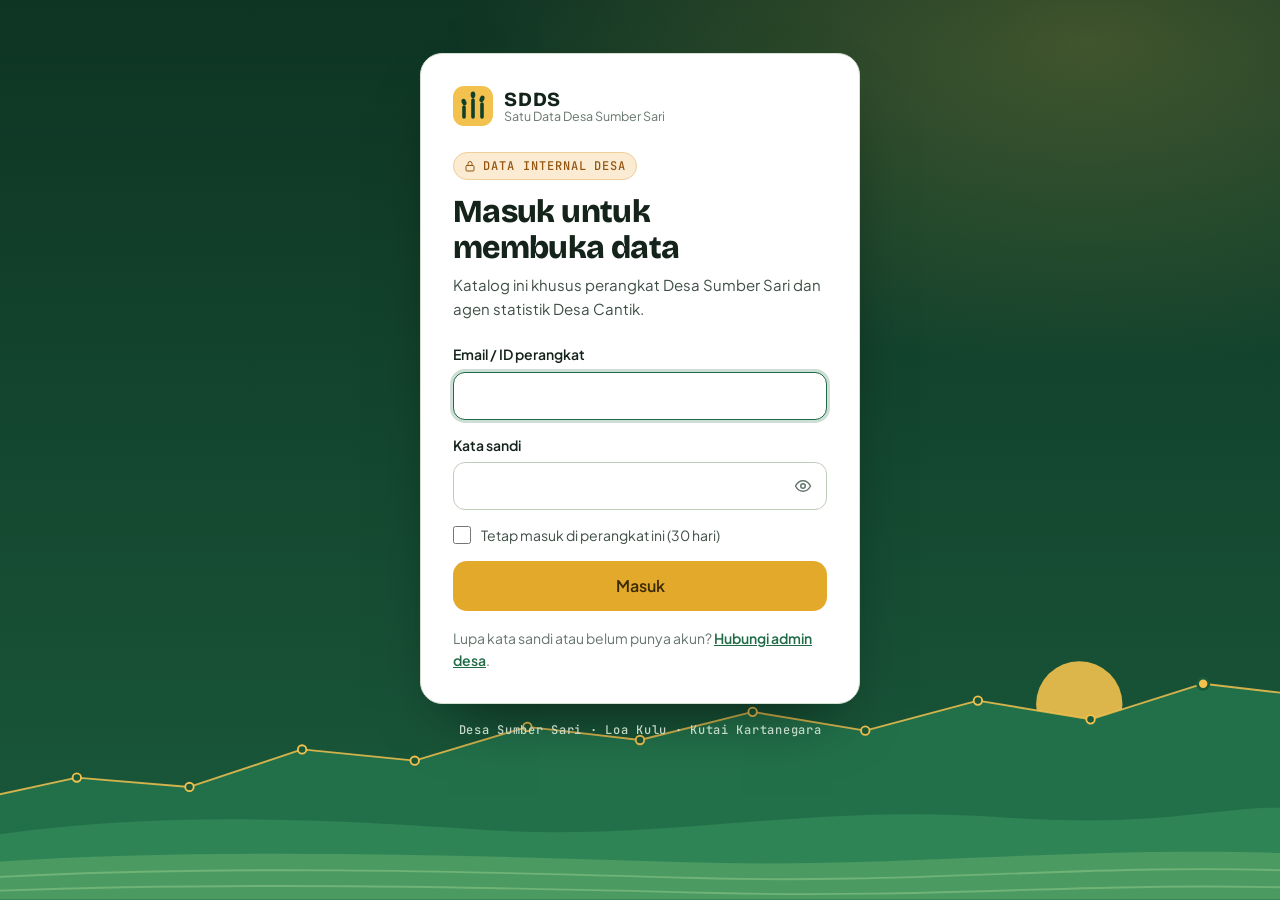
==== commit fa2af75a: "Add files via upload" ====
--- a/index.html
+++ b/index.html
@@ -173,10 +173,10 @@
       <div class="wrap">
         <div class="sec-head">
           <div>
-            <p class="kicker">Alur satu data</p>
-            <h2 id="alur-title">Dari identifikasi sampai pemutakhiran</h2>
+            <p class="kicker">Alur satu data · GSBPM</p>
+            <h2 id="alur-title">Delapan tahap proses bisnis statistik</h2>
           </div>
-          <p class="sec-note">Urutan kerja data desa mengikuti butir Lembar Kerja Evaluasi (LKE) Desa Cantik. Setiap tahap terhubung ke folder bukti dukungnya.</p>
+          <p class="sec-note">Mengikuti Generic Statistical Business Process Model (GSBPM) yang dipakai BPS. Setiap tahap punya folder sendiri di Google Drive — unggah berkas kegiatan ke folder tahap yang sesuai.</p>
         </div>
         <ol class="flow" id="flow"></ol>
         <div class="flow-support" id="flow-support"></div>
--- a/assets/css/style.css
+++ b/assets/css/style.css
@@ -396,29 +396,61 @@
 }
 
 /* ---------- alur ---------- */
-.flow { list-style: none; margin: 0; padding: 0; display: grid; grid-template-columns: repeat(5, minmax(0, 1fr)); gap: 14px; counter-reset: step; position: relative; }
-.flow li { position: relative; counter-increment: step; }
+.flow { list-style: none; margin: 0; padding: 0; display: grid; grid-template-columns: repeat(4, minmax(0, 1fr)); gap: 16px; counter-reset: step; }
+.flow > li { position: relative; counter-increment: step; }
 .flow-card {
-  display: flex; flex-direction: column; height: 100%;
+  display: flex; flex-direction: column;
   background: var(--surface); border: 1px solid var(--line); border-radius: var(--r);
-  padding: 18px; text-decoration: none; transition: border-color .15s, transform .15s;
-}
-.flow-card:hover { border-color: var(--brand); transform: translateY(-2px); }
+  padding: 18px;
+}
+.flow-head { display: flex; align-items: flex-start; gap: 12px; }
 .flow-num {
-  width: 34px; height: 34px; border-radius: 50%; display: grid; place-items: center;
+  width: 34px; height: 34px; border-radius: 50%; display: grid; place-items: center; flex: none;
   font: 700 15px var(--f-mono); background: var(--brand); color: var(--brand-ink);
 }
 .flow-num::before { content: counter(step); }
-.flow li:not(:last-child)::after {
-  content: ""; position: absolute; top: 35px; left: calc(100% - 4px); width: 22px; height: 2px;
-  background: repeating-linear-gradient(90deg, var(--brand) 0 5px, transparent 5px 9px); z-index: 1;
-}
-.flow h3 { margin-top: 14px; font-size: 19px; font-weight: 700; font-family: var(--f-body); }
-.flow .code { margin-top: 2px; font: 500 12px var(--f-mono); color: var(--muted); letter-spacing: .04em; }
-.flow p { margin-top: 8px; font-size: 14px; color: var(--ink-2); line-height: 1.5; }
-.flow .open { margin-top: auto; padding-top: 14px; font-size: 13.5px; font-weight: 700; color: var(--brand); display: inline-flex; gap: 6px; align-items: center; }
-.flow-support { margin-top: 18px; display: flex; flex-wrap: wrap; align-items: center; gap: 8px; }
-.flow-support .lbl { font-size: 14px; color: var(--muted); margin-right: 4px; }
+.flow h3 { font-size: 18px; font-weight: 700; font-family: var(--f-body); line-height: 1.25; }
+.flow .code { margin-top: 2px; font: 500 12px var(--f-mono); color: var(--muted); letter-spacing: .03em; }
+.flow-ket { margin-top: 12px; font-size: 14px; color: var(--ink-2); line-height: 1.5; }
+.flow-isi { margin-top: 8px; margin-bottom: 14px; font-size: 13px; color: var(--muted); line-height: 1.5; }
+.flow-isi b { color: var(--ink-2); font-weight: 600; }
+.flow-links { list-style: none; margin: auto 0 0; padding: 14px 0 0; display: grid; gap: 6px; }
+.flow-card .flow-links { margin-top: auto; border-top: 1px dashed var(--line-strong); }
+.flow-links a {
+  display: flex; align-items: center; gap: 8px; min-width: 0;
+  padding: 7px 9px; border-radius: 10px; text-decoration: none;
+  font-size: 13.5px; font-weight: 600; color: var(--brand);
+  transition: background .15s;
+}
+.flow-links a:hover { background: var(--brand-soft); }
+.flow-links .lbl { flex: 1; min-width: 0; }
+.flow-links .k { font: 500 11px var(--f-mono); color: var(--muted); background: var(--surface-2); border-radius: 6px; padding: 2px 6px; white-space: nowrap; }
+/* penghubung antar-tahap */
+.flow > li::after { content: none; }
+@media (min-width: 1081px) {
+  .flow > li:not(:nth-child(4n)):not(:last-child)::after {
+    content: ""; position: absolute; top: 35px; left: 100%; width: 16px; height: 2px; z-index: 1;
+    background: repeating-linear-gradient(90deg, var(--brand) 0 5px, transparent 5px 9px);
+  }
+}
+@media (min-width: 621px) and (max-width: 1080px) {
+  .flow > li:nth-child(odd):not(:last-child)::after {
+    content: ""; position: absolute; top: 35px; left: 100%; width: 16px; height: 2px; z-index: 1;
+    background: repeating-linear-gradient(90deg, var(--brand) 0 5px, transparent 5px 9px);
+  }
+}
+@media (max-width: 620px) {
+  .flow > li:not(:last-child)::after {
+    content: ""; position: absolute; bottom: -13px; left: 34px; width: 2px; height: 14px; z-index: 1;
+    background: repeating-linear-gradient(180deg, var(--brand) 0 4px, transparent 4px 7px);
+  }
+}
+.flow-support { margin-top: 18px; display: flex; align-items: center; gap: 12px; padding: 14px 16px; border-radius: var(--r); background: var(--surface); border: 1px dashed var(--line-strong); }
+.flow-support .cycle { width: 36px; height: 36px; border-radius: 50%; display: grid; place-items: center; flex: none; background: var(--brand-soft); color: var(--brand); font-size: 18px; }
+.flow-support p { font-size: 14.5px; color: var(--ink-2); flex: 1; min-width: 0; }
+.flow-support .btn { flex: none; }
+@media (max-width: 620px) { .flow-support { flex-wrap: wrap; } }
+.flow-support .ref { color: var(--muted); }
 .pill {
   display: inline-flex; align-items: center; gap: 8px; padding: 7px 13px; border-radius: 999px;
   background: var(--surface); border: 1px solid var(--line); text-decoration: none; font-size: 14px; font-weight: 600;
@@ -426,14 +458,8 @@
 .pill:hover { border-color: var(--brand); }
 .pill .k { font: 500 12px var(--f-mono); color: var(--muted); }
 
-@media (max-width: 980px) {
-  .flow { grid-template-columns: 1fr; gap: 10px; }
-  .flow li:not(:last-child)::after { top: auto; bottom: -12px; left: 34px; width: 2px; height: 14px; background: repeating-linear-gradient(180deg, var(--brand) 0 4px, transparent 4px 7px); }
-  .flow-card { display: grid; grid-template-columns: auto 1fr; column-gap: 14px; align-items: start; }
-  .flow-num { grid-row: span 4; }
-  .flow h3 { margin-top: 4px; }
-  .flow .open { padding-top: 10px; }
-}
+@media (max-width: 1080px) { .flow { grid-template-columns: repeat(2, minmax(0, 1fr)); } }
+@media (max-width: 620px) { .flow { grid-template-columns: 1fr; gap: 12px; } }
 
 /* ---------- toolbar & chips ---------- */
 .toolbar { display: flex; flex-wrap: wrap; gap: 10px; }
